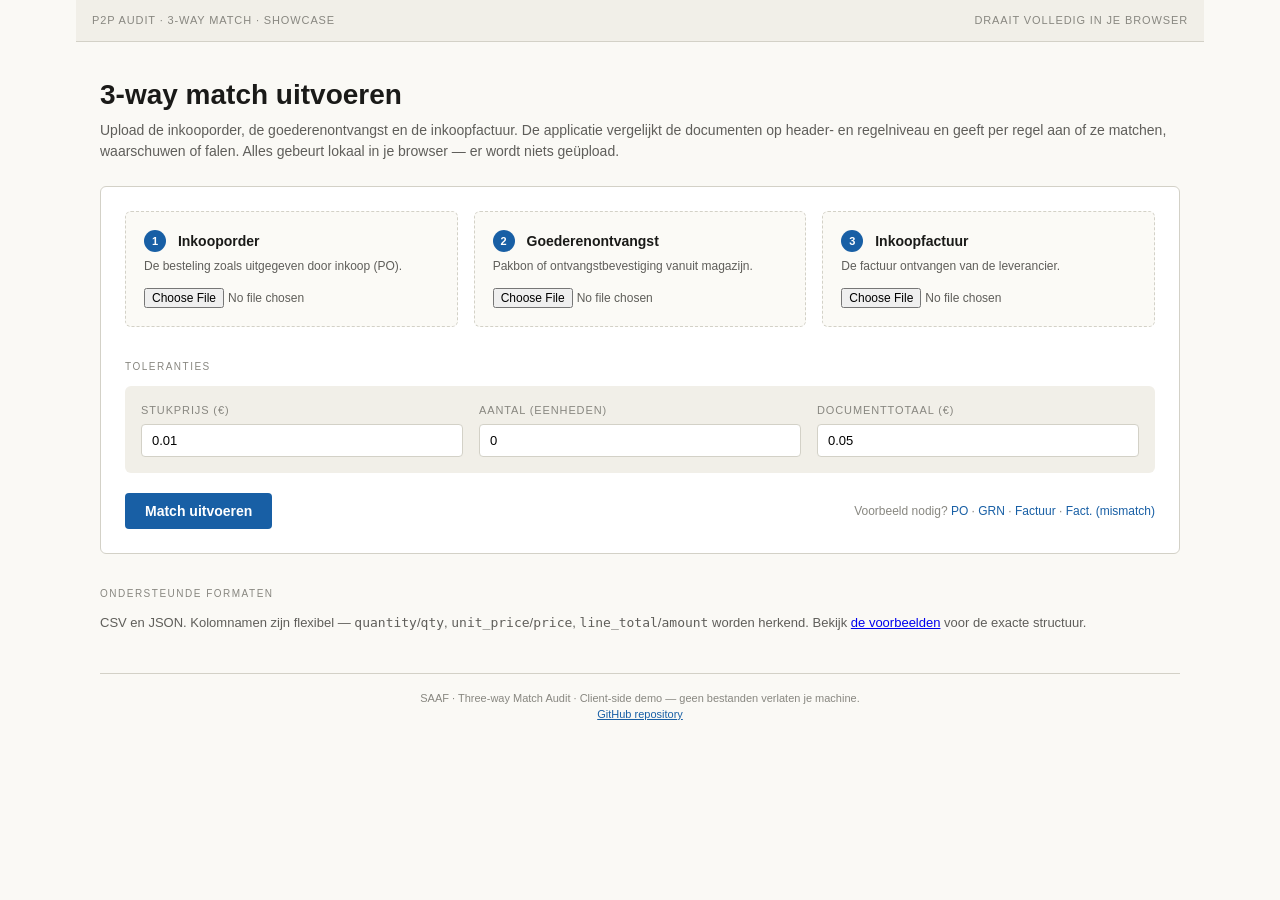
==== docs/index.html @ 37bdee0e "Add client-side showcase (GitHub Pages) + Render deploy config Enables two deploy paths on top of th" ====
<!DOCTYPE html>
<html lang="nl">
<head>
  <meta charset="utf-8">
  <meta name="viewport" content="width=device-width, initial-scale=1">
  <title>Three-way Match — SAAF</title>
  <link rel="stylesheet" href="style.css">
</head>
<body>
  <div class="container">
    <header class="top">
      <span>P2P AUDIT · 3-WAY MATCH · SHOWCASE</span>
      <span>Draait volledig in je browser</span>
    </header>

    <!-- Upload view -->
    <section id="upload-view">
      <h1>3-way match uitvoeren</h1>
      <p class="subtitle">
        Upload de inkooporder, de goederenontvangst en de inkoopfactuur.
        De applicatie vergelijkt de documenten op header- en regelniveau en
        geeft per regel aan of ze matchen, waarschuwen of falen.
        Alles gebeurt lokaal in je browser — er wordt niets geüpload.
      </p>

      <div id="error-box" class="error" hidden></div>

      <form id="match-form" class="upload">
        <div class="uploads-grid">
          <div class="upload-card">
            <span class="doc-num">1</span>
            <h3>Inkooporder</h3>
            <p class="desc">De besteling zoals uitgegeven door inkoop (PO).</p>
            <input type="file" name="po_file" accept=".csv,.json" required>
          </div>
          <div class="upload-card">
            <span class="doc-num">2</span>
            <h3>Goederenontvangst</h3>
            <p class="desc">Pakbon of ontvangstbevestiging vanuit magazijn.</p>
            <input type="file" name="grn_file" accept=".csv,.json" required>
          </div>
          <div class="upload-card">
            <span class="doc-num">3</span>
            <h3>Inkoopfactuur</h3>
            <p class="desc">De factuur ontvangen van de leverancier.</p>
            <input type="file" name="invoice_file" accept=".csv,.json" required>
          </div>
        </div>

        <div class="section-label">Toleranties</div>
        <div class="tolerances">
          <div>
            <label>Stukprijs (€)</label>
            <input type="number" name="price_tolerance" value="0.01" step="0.01" min="0">
          </div>
          <div>
            <label>Aantal (eenheden)</label>
            <input type="number" name="qty_tolerance" value="0" step="0.5" min="0">
          </div>
          <div>
            <label>Documenttotaal (€)</label>
            <input type="number" name="total_tolerance" value="0.05" step="0.01" min="0">
          </div>
        </div>

        <div class="actions">
          <button class="primary" type="submit">Match uitvoeren</button>
          <span class="sample-links">
            Voorbeeld nodig?
            <a href="samples/po_sample.csv" download>PO</a> ·
            <a href="samples/grn_sample.csv" download>GRN</a> ·
            <a href="samples/invoice_sample.csv" download>Factuur</a> ·
            <a href="samples/invoice_mismatch.csv" download>Fact. (mismatch)</a>
          </span>
        </div>
      </form>

      <div class="section-label">Ondersteunde formaten</div>
      <p style="color: var(--text-sec); font-size: 13px; margin: 0;">
        CSV en JSON. Kolomnamen zijn flexibel — <code>quantity</code>/<code>qty</code>,
        <code>unit_price</code>/<code>price</code>, <code>line_total</code>/<code>amount</code>
        worden herkend. Bekijk <a href="samples/po_sample.csv">de voorbeelden</a> voor de
        exacte structuur.
      </p>
    </section>

    <!-- Result view -->
    <section id="result-view" hidden></section>

    <footer class="bot">
      SAAF · Three-way Match Audit · Client-side demo — geen bestanden verlaten je machine.
      <br>
      <a href="https://github.com/SAAF-Project/three-way-match-audit" style="color: var(--blu-dark);">GitHub repository</a>
    </footer>
  </div>

  <script src="app.js"></script>
</body>
</html>
---- docs/style.css ----
/* Palette — matches tools/scripts/generate_audit_report.py */
:root {
  --red-dark:  #A32D2D;
  --red-light: #FCEBEB;
  --amb-dark:  #854F0B;
  --amb-light: #FAEEDA;
  --grn-dark:  #3B6D11;
  --grn-light: #EAF3DE;
  --blu-dark:  #185FA5;
  --blu-light: #E6F1FB;
  --gray-bg:   #F1EFE8;
  --gray-line: #D3D1C7;
  --text-pri:  #1A1A18;
  --text-sec:  #5F5E5A;
  --text-hint: #888780;
  --white:     #FFFFFF;
}

* { box-sizing: border-box; }

body {
  margin: 0;
  font: 14px/1.5 -apple-system, BlinkMacSystemFont, "Segoe UI", Roboto, Helvetica, Arial, sans-serif;
  color: var(--text-pri);
  background: #FAF9F5;
  padding-block: 32px;
  padding-inline: 24px;
}

.container {
  max-width: 1080px;
  margin: 0 auto;
}

header.top {
  background: var(--gray-bg);
  padding: 12px 16px;
  border-bottom: 1px solid var(--gray-line);
  font-size: 11px;
  color: var(--text-hint);
  letter-spacing: 0.08em;
  text-transform: uppercase;
  display: flex;
  justify-content: space-between;
  margin: -32px -24px 32px;
}

h1 {
  font-size: 28px;
  margin: 0 0 4px;
  font-weight: 700;
  color: var(--text-pri);
}
.subtitle {
  color: var(--text-sec);
  margin: 0 0 24px;
  font-size: 14px;
}

.section-label {
  font-size: 10px;
  color: var(--text-hint);
  letter-spacing: 0.15em;
  text-transform: uppercase;
  margin: 32px 0 12px;
  font-weight: 500;
}

/* Upload form */
form.upload {
  background: var(--white);
  border: 1px solid var(--gray-line);
  border-radius: 6px;
  padding: 24px;
}

.uploads-grid {
  display: grid;
  grid-template-columns: repeat(3, 1fr);
  gap: 16px;
  margin-bottom: 20px;
}

@media (max-width: 720px) {
  .uploads-grid { grid-template-columns: 1fr; }
}

.upload-card {
  border: 1.5px dashed var(--gray-line);
  border-radius: 6px;
  padding: 18px;
  background: #FBFAF6;
  transition: border-color 120ms, background 120ms;
  position: relative;
}
.upload-card:hover { border-color: var(--blu-dark); background: var(--blu-light); }
.upload-card .doc-num {
  display: inline-block;
  width: 22px;
  height: 22px;
  line-height: 22px;
  text-align: center;
  border-radius: 50%;
  background: var(--blu-dark);
  color: white;
  font-size: 11px;
  font-weight: 700;
  margin-right: 8px;
}
.upload-card h3 {
  display: inline;
  font-size: 14px;
  margin: 0;
  vertical-align: middle;
}
.upload-card .desc {
  color: var(--text-sec);
  font-size: 12px;
  margin: 6px 0 12px;
  line-height: 1.45;
}
.upload-card input[type="file"] {
  width: 100%;
  font-size: 12px;
  color: var(--text-sec);
}

.tolerances {
  display: grid;
  grid-template-columns: repeat(3, 1fr);
  gap: 16px;
  margin: 4px 0 20px;
  padding: 16px;
  background: var(--gray-bg);
  border-radius: 6px;
}
@media (max-width: 720px) { .tolerances { grid-template-columns: 1fr; } }
.tolerances label {
  display: block;
  font-size: 11px;
  color: var(--text-hint);
  text-transform: uppercase;
  letter-spacing: 0.08em;
  margin-bottom: 6px;
}
.tolerances input {
  width: 100%;
  padding: 8px 10px;
  border: 1px solid var(--gray-line);
  border-radius: 4px;
  font-size: 13px;
  font-family: inherit;
  background: white;
}

.actions {
  display: flex;
  gap: 12px;
  align-items: center;
  flex-wrap: wrap;
}
button.primary {
  background: var(--blu-dark);
  color: white;
  border: none;
  padding: 10px 20px;
  font-size: 14px;
  font-weight: 600;
  border-radius: 4px;
  cursor: pointer;
  font-family: inherit;
}
button.primary:hover { background: #12508b; }

.sample-links {
  font-size: 12px;
  color: var(--text-hint);
  margin-left: auto;
}
.sample-links a {
  color: var(--blu-dark);
  text-decoration: none;
}
.sample-links a:hover { text-decoration: underline; }

.error {
  background: var(--red-light);
  border-left: 3px solid var(--red-dark);
  color: var(--red-dark);
  padding: 12px 16px;
  margin-bottom: 20px;
  border-radius: 3px;
  font-size: 13px;
}

/* Result page */
.verdict-card {
  padding: 24px;
  border-radius: 6px;
  margin-bottom: 24px;
  border-left: 4px solid;
}
.verdict-card.MATCH   { background: var(--grn-light); border-color: var(--grn-dark); }
.verdict-card.WARNING { background: var(--amb-light); border-color: var(--amb-dark); }
.verdict-card.FAIL    { background: var(--red-light); border-color: var(--red-dark); }

.verdict-card .verdict-label {
  font-size: 11px;
  text-transform: uppercase;
  letter-spacing: 0.12em;
  color: var(--text-hint);
  margin: 0 0 4px;
}
.verdict-card .verdict-value {
  font-size: 24px;
  font-weight: 700;
  margin: 0;
}
.verdict-card.MATCH   .verdict-value { color: var(--grn-dark); }
.verdict-card.WARNING .verdict-value { color: var(--amb-dark); }
.verdict-card.FAIL    .verdict-value { color: var(--red-dark); }

.summary-grid {
  display: grid;
  grid-template-columns: repeat(4, 1fr);
  gap: 12px;
  margin: 24px 0;
}
@media (max-width: 720px) { .summary-grid { grid-template-columns: repeat(2, 1fr); } }
.summary-tile {
  padding: 16px;
  border-radius: 6px;
  text-align: center;
}
.summary-tile.match   { background: var(--grn-light); }
.summary-tile.warning { background: var(--amb-light); }
.summary-tile.fail    { background: var(--red-light); }
.summary-tile.total   { background: var(--blu-light); }
.summary-tile .n {
  font-size: 26px;
  font-weight: 700;
  line-height: 1;
  margin-bottom: 4px;
}
.summary-tile.match .n   { color: var(--grn-dark); }
.summary-tile.warning .n { color: var(--amb-dark); }
.summary-tile.fail .n    { color: var(--red-dark); }
.summary-tile.total .n   { color: var(--blu-dark); font-size: 18px; }
.summary-tile .lbl {
  font-size: 11px;
  color: var(--text-sec);
  text-transform: uppercase;
  letter-spacing: 0.06em;
}

.doc-meta {
  display: grid;
  grid-template-columns: repeat(3, 1fr);
  gap: 12px;
  margin: 12px 0 24px;
}
@media (max-width: 720px) { .doc-meta { grid-template-columns: 1fr; } }
.doc-meta .doc {
  background: white;
  border: 1px solid var(--gray-line);
  border-radius: 6px;
  padding: 14px 16px;
}
.doc-meta .doc h4 {
  margin: 0 0 8px;
  font-size: 11px;
  color: var(--text-hint);
  text-transform: uppercase;
  letter-spacing: 0.08em;
  font-weight: 600;
}
.doc-meta .doc dl {
  margin: 0;
  display: grid;
  grid-template-columns: 90px 1fr;
  gap: 4px 8px;
  font-size: 12px;
}
.doc-meta .doc dt { color: var(--text-hint); }
.doc-meta .doc dd { margin: 0; color: var(--text-pri); font-weight: 500; }

table.lines {
  width: 100%;
  border-collapse: collapse;
  font-size: 12px;
  background: white;
  border: 1px solid var(--gray-line);
  border-radius: 6px;
  overflow: hidden;
  margin-bottom: 24px;
}
table.lines th {
  background: var(--gray-bg);
  text-align: left;
  padding: 10px 12px;
  color: var(--text-hint);
  font-weight: 600;
  font-size: 10px;
  text-transform: uppercase;
  letter-spacing: 0.06em;
  border-bottom: 1px solid var(--gray-line);
}
table.lines td {
  padding: 10px 12px;
  border-bottom: 1px solid var(--gray-line);
  vertical-align: top;
}
table.lines tr:last-child td { border-bottom: none; }
table.lines td.num { text-align: right; font-variant-numeric: tabular-nums; }
table.lines .diff-fail { color: var(--red-dark); font-weight: 600; }
table.lines .diff-warn { color: var(--amb-dark); font-weight: 600; }

.badge {
  display: inline-block;
  padding: 2px 8px;
  border-radius: 3px;
  font-size: 10px;
  font-weight: 700;
  text-transform: uppercase;
  letter-spacing: 0.06em;
}
.badge.MATCH   { background: var(--grn-light); color: var(--grn-dark); }
.badge.WARNING { background: var(--amb-light); color: var(--amb-dark); }
.badge.FAIL    { background: var(--red-light); color: var(--red-dark); }

.issues-list {
  margin: 4px 0 0;
  padding-left: 16px;
  font-size: 11px;
  color: var(--text-sec);
}
.issues-list li { margin-bottom: 2px; }

.header-issues {
  background: var(--amb-light);
  border-left: 3px solid var(--amb-dark);
  padding: 12px 16px;
  border-radius: 3px;
  margin-bottom: 20px;
}
.header-issues h4 {
  margin: 0 0 6px;
  font-size: 12px;
  color: var(--amb-dark);
  text-transform: uppercase;
  letter-spacing: 0.08em;
}
.header-issues ul {
  margin: 0;
  padding-left: 18px;
  font-size: 13px;
  color: var(--text-pri);
}

.back-link {
  display: inline-block;
  margin-top: 12px;
  color: var(--blu-dark);
  text-decoration: none;
  font-size: 13px;
}
.back-link:hover { text-decoration: underline; }

footer.bot {
  margin-top: 40px;
  padding-top: 16px;
  border-top: 1px solid var(--gray-line);
  color: var(--text-hint);
  font-size: 11px;
  text-align: center;
}
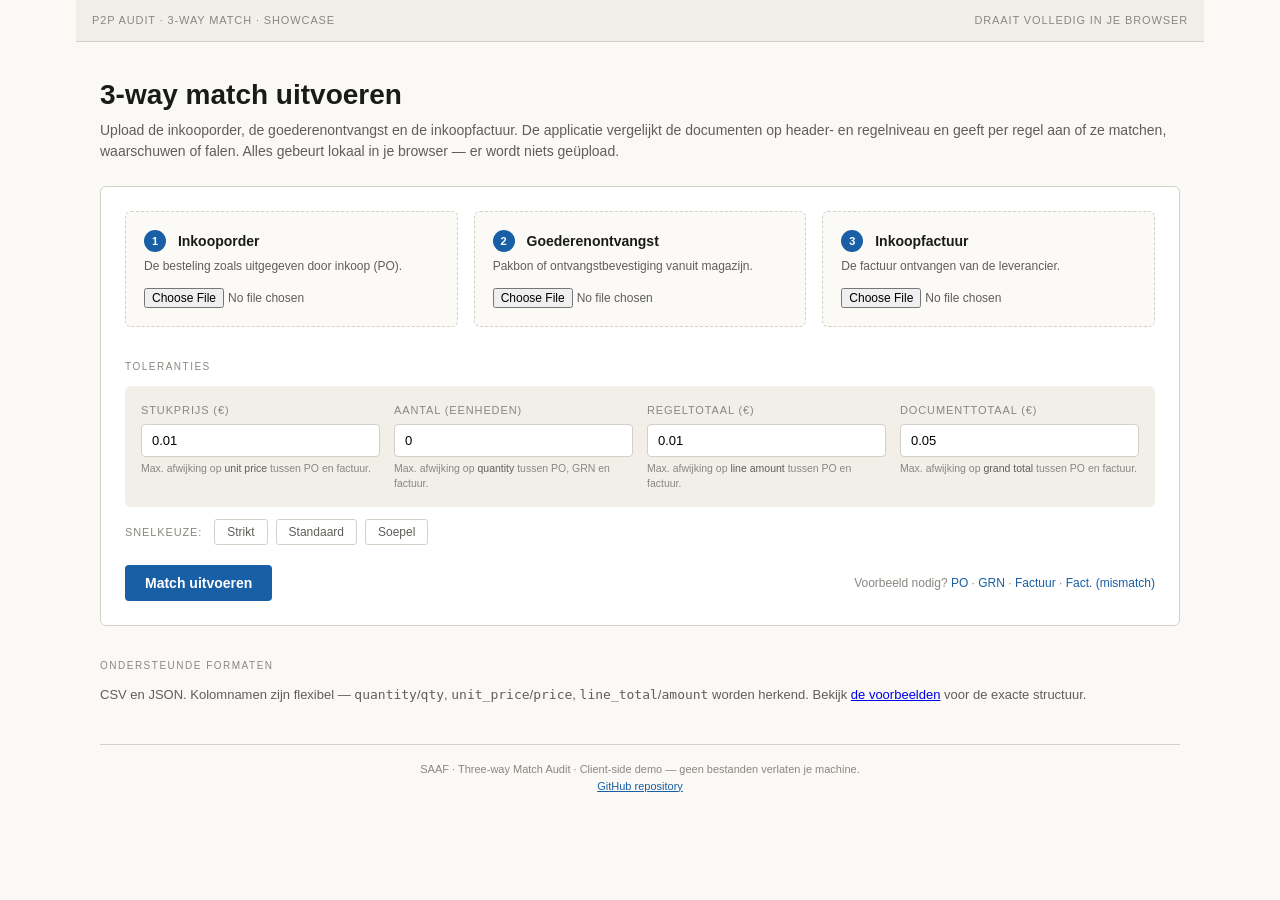
==== commit 9b7b9da2: "Expose line-total tolerance + add Strikt/Standaard/Soepel presets Fixes the previously hidden fourth" ====
--- a/docs/index.html
+++ b/docs/index.html
@@ -49,18 +49,32 @@
 
         <div class="section-label">Toleranties</div>
         <div class="tolerances">
-          <div>
+          <div class="tol-field">
             <label>Stukprijs (€)</label>
             <input type="number" name="price_tolerance" value="0.01" step="0.01" min="0">
+            <span class="tol-hint">Max. afwijking op <em>unit price</em> tussen PO en factuur.</span>
           </div>
-          <div>
+          <div class="tol-field">
             <label>Aantal (eenheden)</label>
             <input type="number" name="qty_tolerance" value="0" step="0.5" min="0">
+            <span class="tol-hint">Max. afwijking op <em>quantity</em> tussen PO, GRN en factuur.</span>
           </div>
-          <div>
+          <div class="tol-field">
+            <label>Regeltotaal (€)</label>
+            <input type="number" name="line_total_tolerance" value="0.01" step="0.01" min="0">
+            <span class="tol-hint">Max. afwijking op <em>line amount</em> tussen PO en factuur.</span>
+          </div>
+          <div class="tol-field">
             <label>Documenttotaal (€)</label>
             <input type="number" name="total_tolerance" value="0.05" step="0.01" min="0">
+            <span class="tol-hint">Max. afwijking op <em>grand total</em> tussen PO en factuur.</span>
           </div>
+        </div>
+        <div class="presets">
+          <span class="presets-label">Snelkeuze:</span>
+          <button type="button" class="preset" data-preset="strict">Strikt</button>
+          <button type="button" class="preset" data-preset="standard">Standaard</button>
+          <button type="button" class="preset" data-preset="relaxed">Soepel</button>
         </div>
 
         <div class="actions">
--- a/docs/style.css
+++ b/docs/style.css
@@ -127,15 +127,16 @@
 
 .tolerances {
   display: grid;
-  grid-template-columns: repeat(3, 1fr);
-  gap: 16px;
-  margin: 4px 0 20px;
+  grid-template-columns: repeat(4, 1fr);
+  gap: 14px;
+  margin: 4px 0 12px;
   padding: 16px;
   background: var(--gray-bg);
   border-radius: 6px;
 }
-@media (max-width: 720px) { .tolerances { grid-template-columns: 1fr; } }
-.tolerances label {
+@media (max-width: 900px) { .tolerances { grid-template-columns: repeat(2, 1fr); } }
+@media (max-width: 480px) { .tolerances { grid-template-columns: 1fr; } }
+.tol-field label {
   display: block;
   font-size: 11px;
   color: var(--text-hint);
@@ -143,7 +144,7 @@
   letter-spacing: 0.08em;
   margin-bottom: 6px;
 }
-.tolerances input {
+.tol-field input {
   width: 100%;
   padding: 8px 10px;
   border: 1px solid var(--gray-line);
@@ -151,6 +152,46 @@
   font-size: 13px;
   font-family: inherit;
   background: white;
+}
+.tol-hint {
+  display: block;
+  margin-top: 4px;
+  font-size: 10.5px;
+  color: var(--text-hint);
+  line-height: 1.4;
+}
+.tol-hint em { font-style: normal; color: var(--text-sec); font-weight: 500; }
+
+.presets {
+  display: flex;
+  gap: 8px;
+  align-items: center;
+  margin: 0 0 20px;
+  flex-wrap: wrap;
+}
+.presets-label {
+  font-size: 11px;
+  color: var(--text-hint);
+  text-transform: uppercase;
+  letter-spacing: 0.08em;
+  margin-right: 4px;
+}
+.preset {
+  background: white;
+  border: 1px solid var(--gray-line);
+  color: var(--text-sec);
+  padding: 5px 12px;
+  border-radius: 3px;
+  font-size: 12px;
+  font-family: inherit;
+  cursor: pointer;
+  transition: all 120ms;
+}
+.preset:hover { border-color: var(--blu-dark); color: var(--blu-dark); }
+.preset.active {
+  background: var(--blu-dark);
+  color: white;
+  border-color: var(--blu-dark);
 }
 
 .actions {
@@ -366,6 +407,34 @@
 }
 .back-link:hover { text-decoration: underline; }
 
+.workpaper-panel {
+  background: var(--blu-light);
+  border: 1px solid var(--gray-line);
+  border-left: 4px solid var(--blu-dark);
+  border-radius: 6px;
+  padding: 20px;
+  display: grid;
+  grid-template-columns: 1fr auto;
+  gap: 16px;
+  align-items: center;
+  margin-bottom: 24px;
+}
+@media (max-width: 720px) {
+  .workpaper-panel { grid-template-columns: 1fr; }
+}
+.workpaper-copy strong {
+  display: block;
+  font-size: 14px;
+  color: var(--text-pri);
+  margin-bottom: 4px;
+}
+.workpaper-copy p {
+  margin: 0;
+  font-size: 12px;
+  color: var(--text-sec);
+  line-height: 1.5;
+}
+
 footer.bot {
   margin-top: 40px;
   padding-top: 16px;
